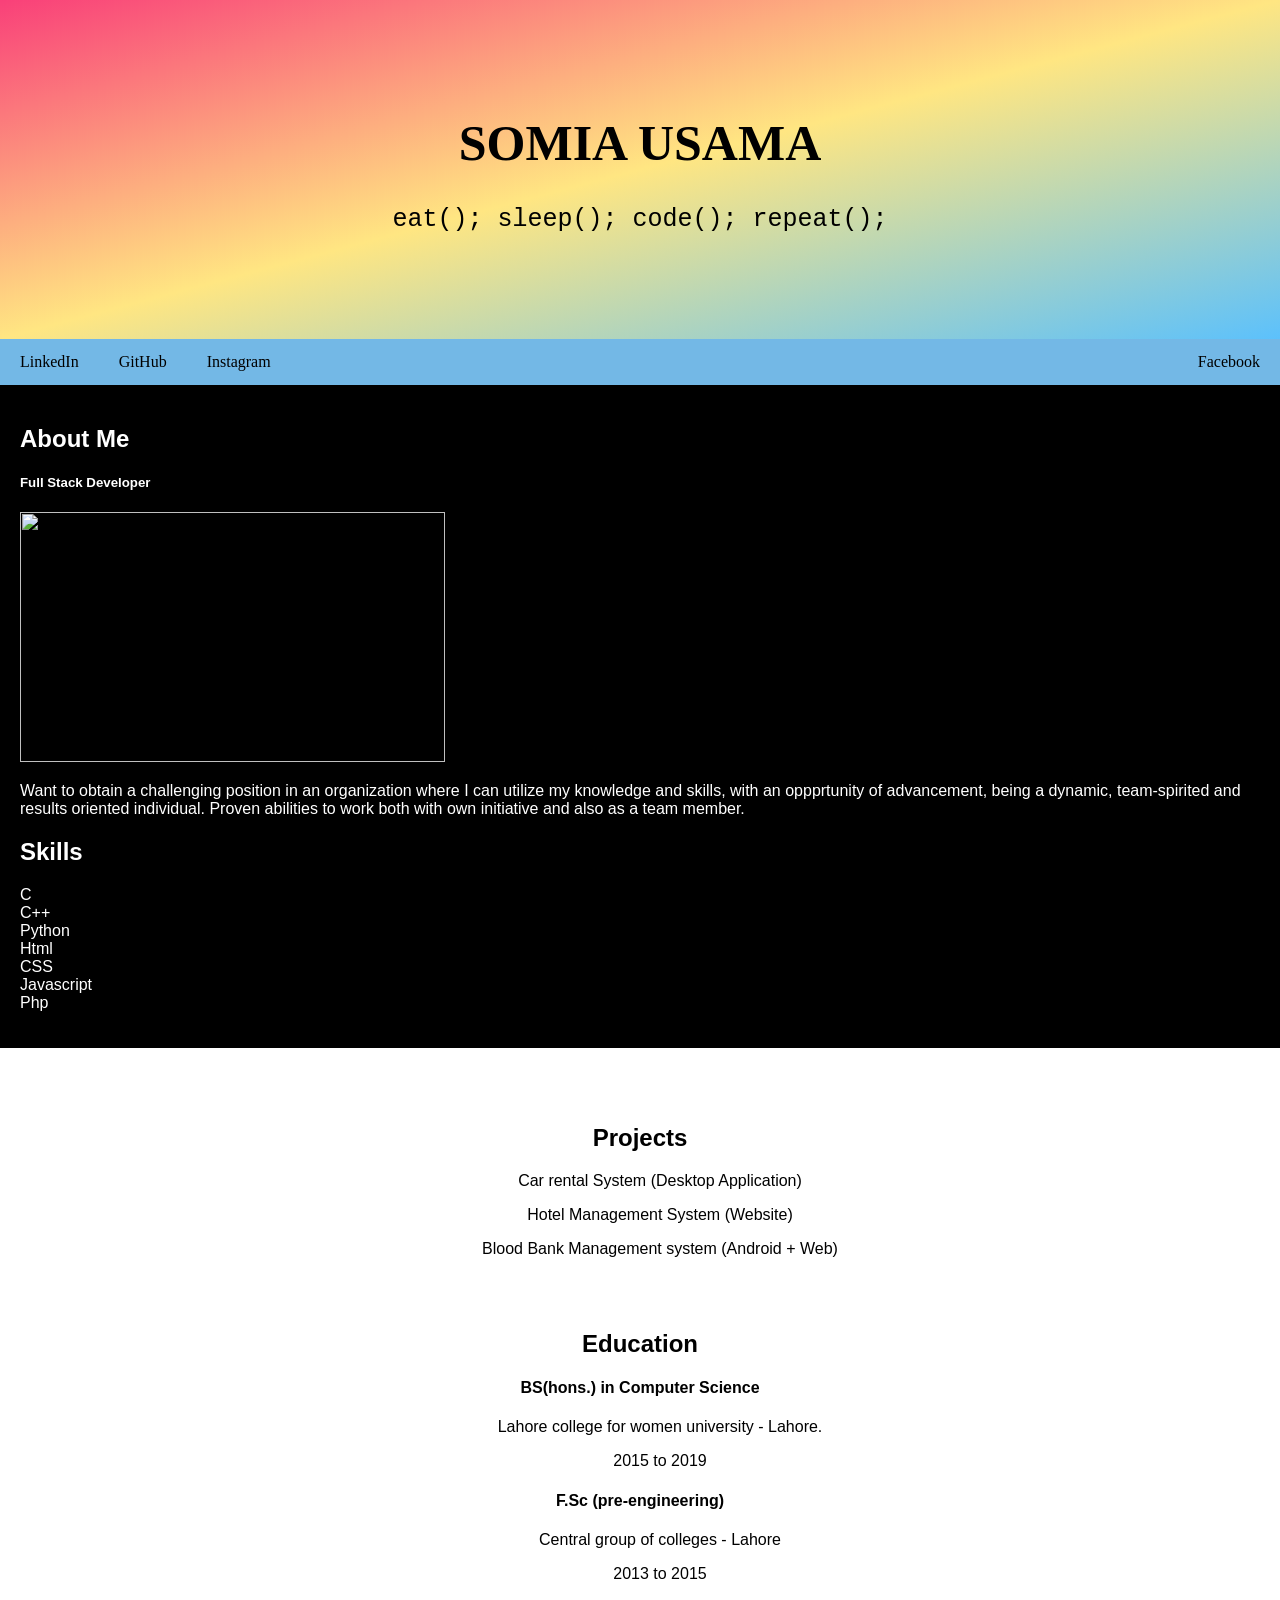
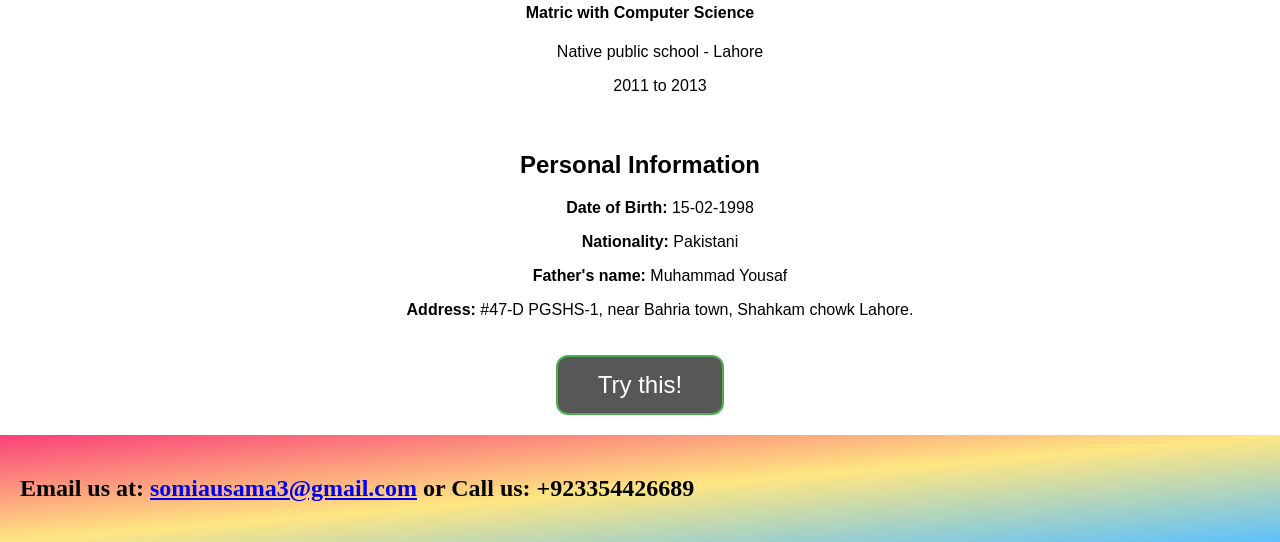
==== index.html @ 2b4f1f82 "first version" ====
<!DOCTYPE html>
<html lang="en">
<head>
<title>Somia Usama</title>
<meta charset="UTF-8">
<meta name="viewport" content="width=device-width, initial-scale=1">
<style>
* {
  box-sizing: border-box;
}

/* Style the body */
body {
  font-family: Arial, Helvetica, sans-serif;
  margin: 0;
}

/* Header/logo Title */

.header {
  padding: 80px;
  text-align: center;
  background: #575757;
  color: black;
}
#gradient {
    background-color: #575757;
    background-image: linear-gradient(to bottom right,#f94079,#ffe682,rgb(92, 193, 252));
}

/* Increase the font size of the heading */
.header h1 {
  font-size: 50px;
  font-family: cursive;
}
.header p {
    font-size: 25px;
    font-family: monospace;
}


/* Style the top navigation bar */
.navbar {
  overflow: hidden;
  background-color: #73b8e6;
}

/* Style the navigation bar links */
.navbar a {
  float: left;
  display: block;
  color: black;
  text-align: center;
  padding: 14px 20px;
  text-decoration: none;
  font-family: cursive;
}

/* Right-aligned link */
.navbar a.right {
  float: right;
}

/* Change color on hover */
.navbar a:hover {
  background-color: #ddd;
  color: rgb(189, 99, 241);
}

.skills {
    font-size: medium;
    font-family: Helvetica;
}
/* Column container */
.row {  
  display: -ms-flexbox; /* IE10 */
  display: flex;
  -ms-flex-wrap: wrap; /* IE10 */
  flex-wrap: wrap;
}

/* Create two unequal columns that sits next to each other */
/* Sidebar/left column */
.side {
  -ms-flex: 30%; /* IE10 */
  flex: 30%;
  
  padding: 20px;
  background-color: black;
  color: white;
}

/* Main column */
.main {   
  -ms-flex: 70%; /* IE10 */
  flex: 70%;
  background-color: white;
  padding: 20px;
  text-align: center;
}

/* Fake image, just for this example */
.fakeimg {
  background-color: #aaa;
  width: 100%;
  padding: 20px;
}

/* Footer */
.footer {
  padding: 20px;
  text-align:left;
  background: #575757;
  background-image: linear-gradient(to bottom right,#f94079,#ffe682,rgb(92, 193, 252));
  font-family: fantasy;
  
  
}
#right {
    float : right
}
.button1{
  font-size: 24px;
  padding: 14px 40px;
  border-radius: 12px;
  background-color: #575757; color: White;
  border: 2px solid #4CAF50;
  transition-duration: 0.4s;
}

.button1:hover{
  background-color: #eb0b0b; /* Green */
  color: white;
}
/* Responsive layout - when the screen is less than 700px wide, make the two columns stack on top of each other instead of next to each other */
@media screen and (max-width: 700px) {
  .row {   
    flex-direction: column;
  }
}

/* Responsive layout - when the screen is less than 400px wide, make the navigation links stack on top of each other instead of next to each other */
@media screen and (max-width: 400px) {
  .navbar a {
    float: none;
    width: 100%;
  }
}
</style>
</head>
<body>


    

<div class="header" id="gradient">

  <h1>SOMIA USAMA</h1>
  <p><strong></strong>eat(); sleep(); code(); repeat();</strong></p>
</div>

<div class="navbar">
  <a href="https://www.linkedin.com/in/somia-yousaf-80502319a/">LinkedIn</a>
  <a href="https://github.com/SomiaUsama">GitHub</a>
  <a href="https://www.instagram.com/somiaausama?igshid=ZGUzMzM3NWJiOQ==">Instagram</a>
  <a href="https://www.facebook.com/Somiaayousaf" class="right">Facebook</a>
</div>

<div class="row">
  <div class="side">
    <h2>About Me</h2>
    <h5>Full Stack Developer</h5>
    <div style="height:200px;"><img src="newimg.JPG" height="250px" width="425px">
    </div>
    <br>
    <br>
    <br>
    <p>Want to obtain a challenging position in an organization where I can utilize my knowledge and skills, with an oppprtunity of advancement, being a dynamic, team-spirited and results oriented individual. Proven abilities to work both with own initiative and also as a team member.</p>
    <h2>Skills</h2>
    <p class="skills">C<br>
        C++ <br>
        Python <br> 
        Html <br>
        CSS <br>
        Javascript <br>
        Php <br>
     </p>
   
  </div>
  <div class="main">
    <br>
    <br>
    <h2>Projects</h2>
    <ul>
    <p>Car rental System (Desktop Application)</p>
    <p>Hotel Management System (Website)</p>
    <p>Blood Bank Management system (Android + Web)</p>
    </ul>
    <br>
    <br>
    <h2>Education</h2>
    <h4>BS(hons.) in Computer Science</h4>
    <ul>
        <p>Lahore college for women university - Lahore.</p>
        <p>2015 to 2019</p>
    </ul>
    <h4>F.Sc (pre-engineering)</h4>
    <ul>
        <p>Central group of colleges - Lahore</p>
        <p>2013 to 2015</p>
    </ul>
    <h4>Matric with Computer Science</h4>
    <ul>
        <p>Native public school - Lahore</p>
        <p>2011 to 2013</p>
    </ul>
    <div class="main">
      <h2>Personal Information</h2>
      <ul>
        <p><strong>Date of Birth: </strong>15-02-1998</p>
        <p><strong>Nationality: </strong>Pakistani</p>
        <p><strong>Father's name: </strong>Muhammad Yousaf</p>
        <p><strong>Address: </strong>#47-D PGSHS-1, near Bahria town, Shahkam chowk Lahore.</p>
    </div>
    <button id="btn" type="button" class="button1" onclick="myFuntion()">Try this!</button>
  </div>
  
</div>

<div class="footer">
  <h2>Email us at:   <a href="gmail.com">somiausama3@gmail.com</a>   or Call us: +923354426689</h2>
  
</div>
<script>
  function myFuntion(){
  const btn = document.getElementById('btn');

btn.addEventListener('click', function onClick(event) {
  document.body.style.color = 'red';
  

  //  Change text color for clicked element only
  // event.target.style.color = 'salmon';
});
  }
</script>

</body>
</html>
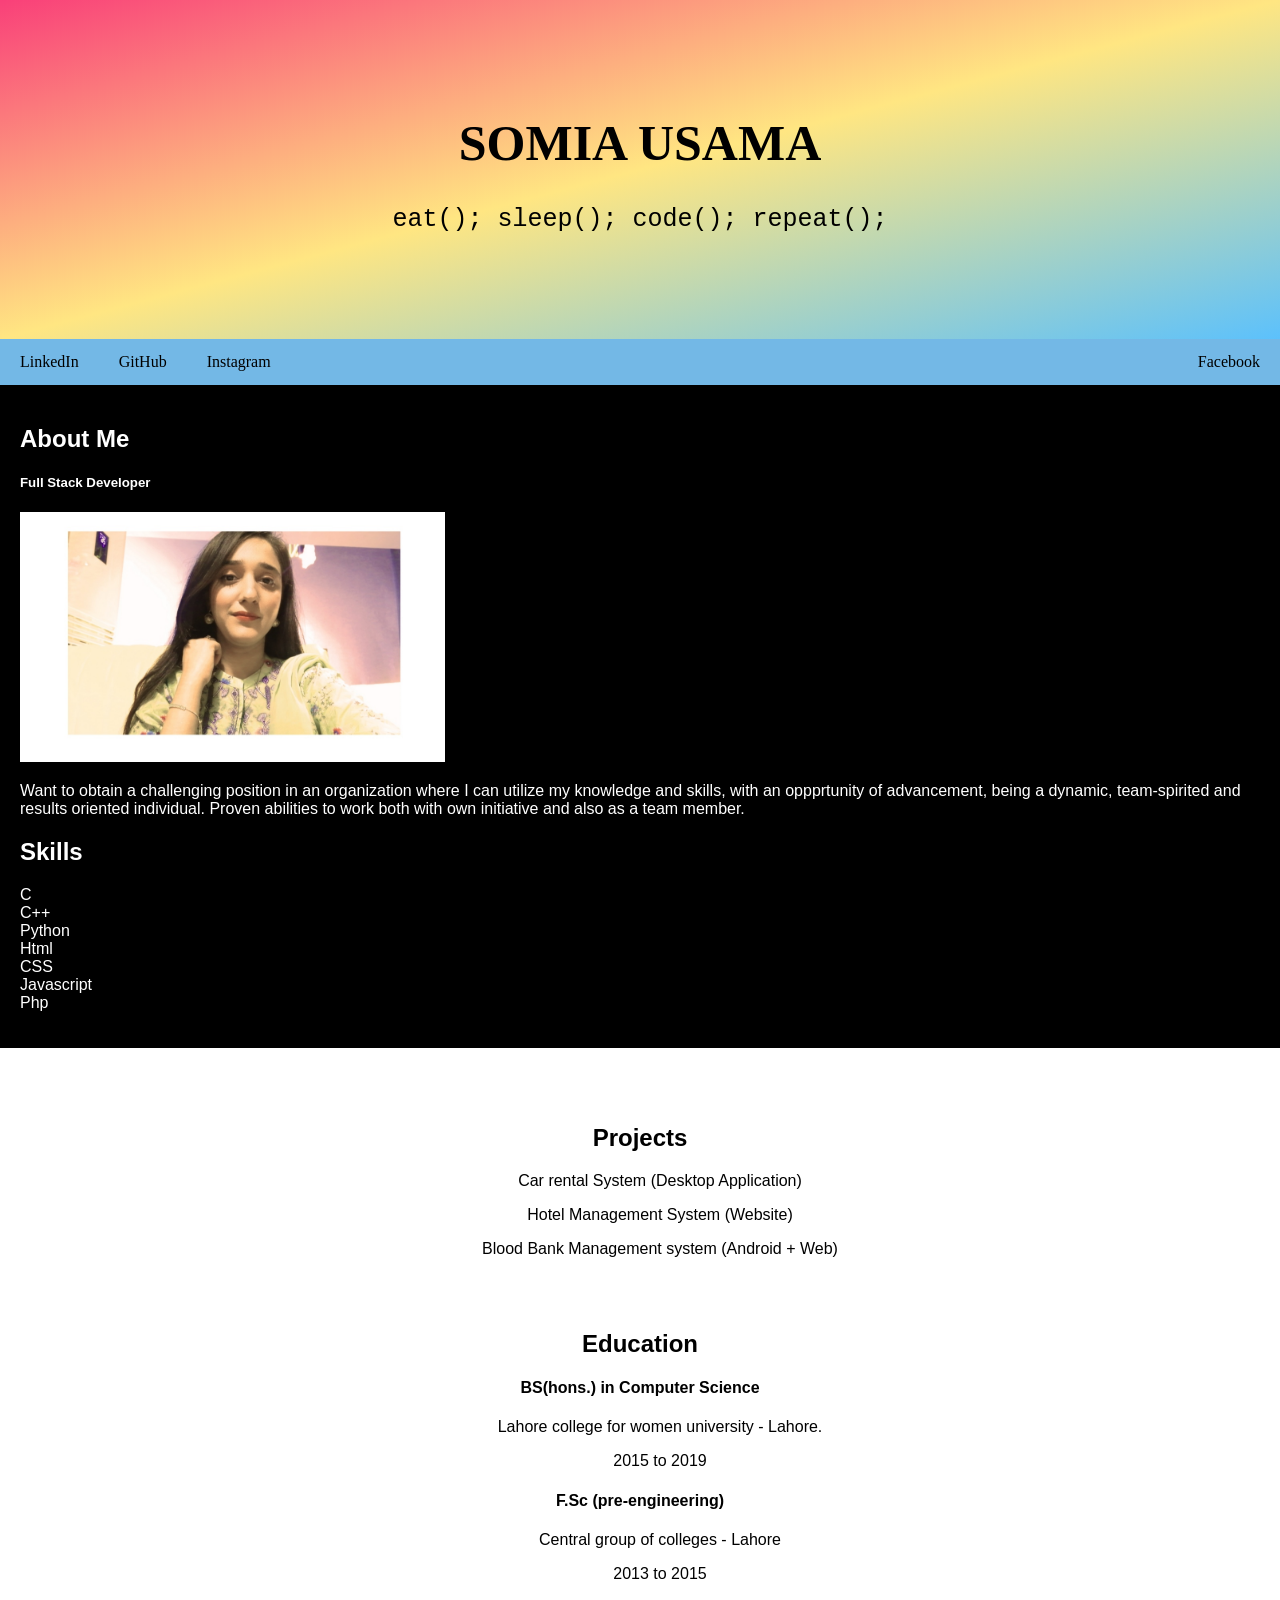
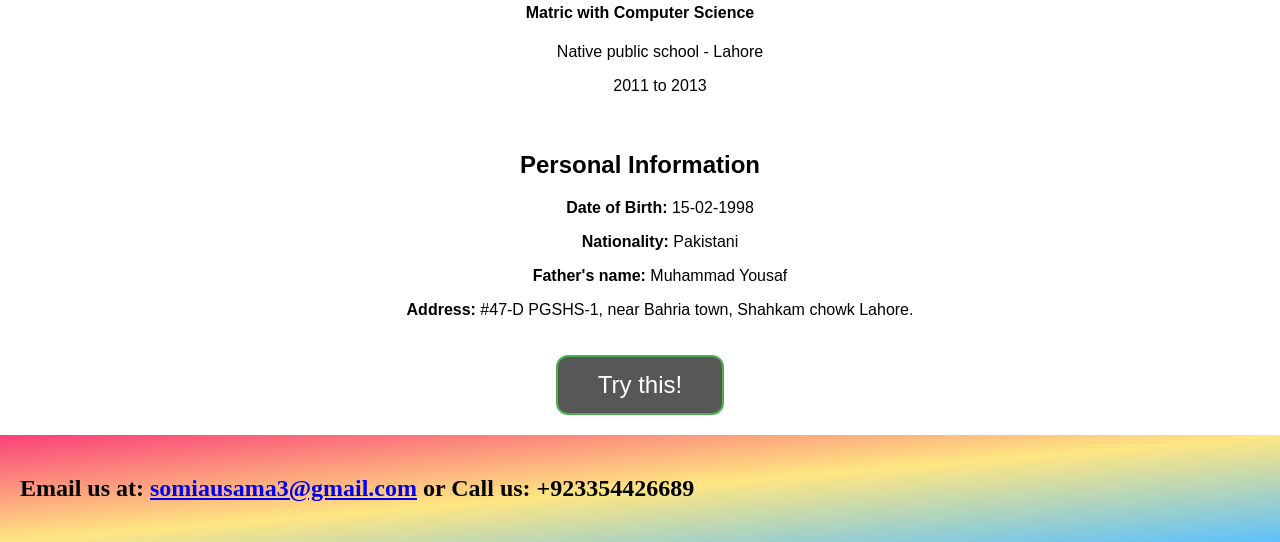
==== commit 8983dc81: "profile version" ====
--- a/index.html
+++ b/index.html
@@ -170,7 +170,7 @@
   <div class="side">
     <h2>About Me</h2>
     <h5>Full Stack Developer</h5>
-    <div style="height:200px;"><img src="newimg.JPG" height="250px" width="425px">
+    <div style="height:200px;"><img src="newimg.jpg" height="250px" width="425px">
     </div>
     <br>
     <br>
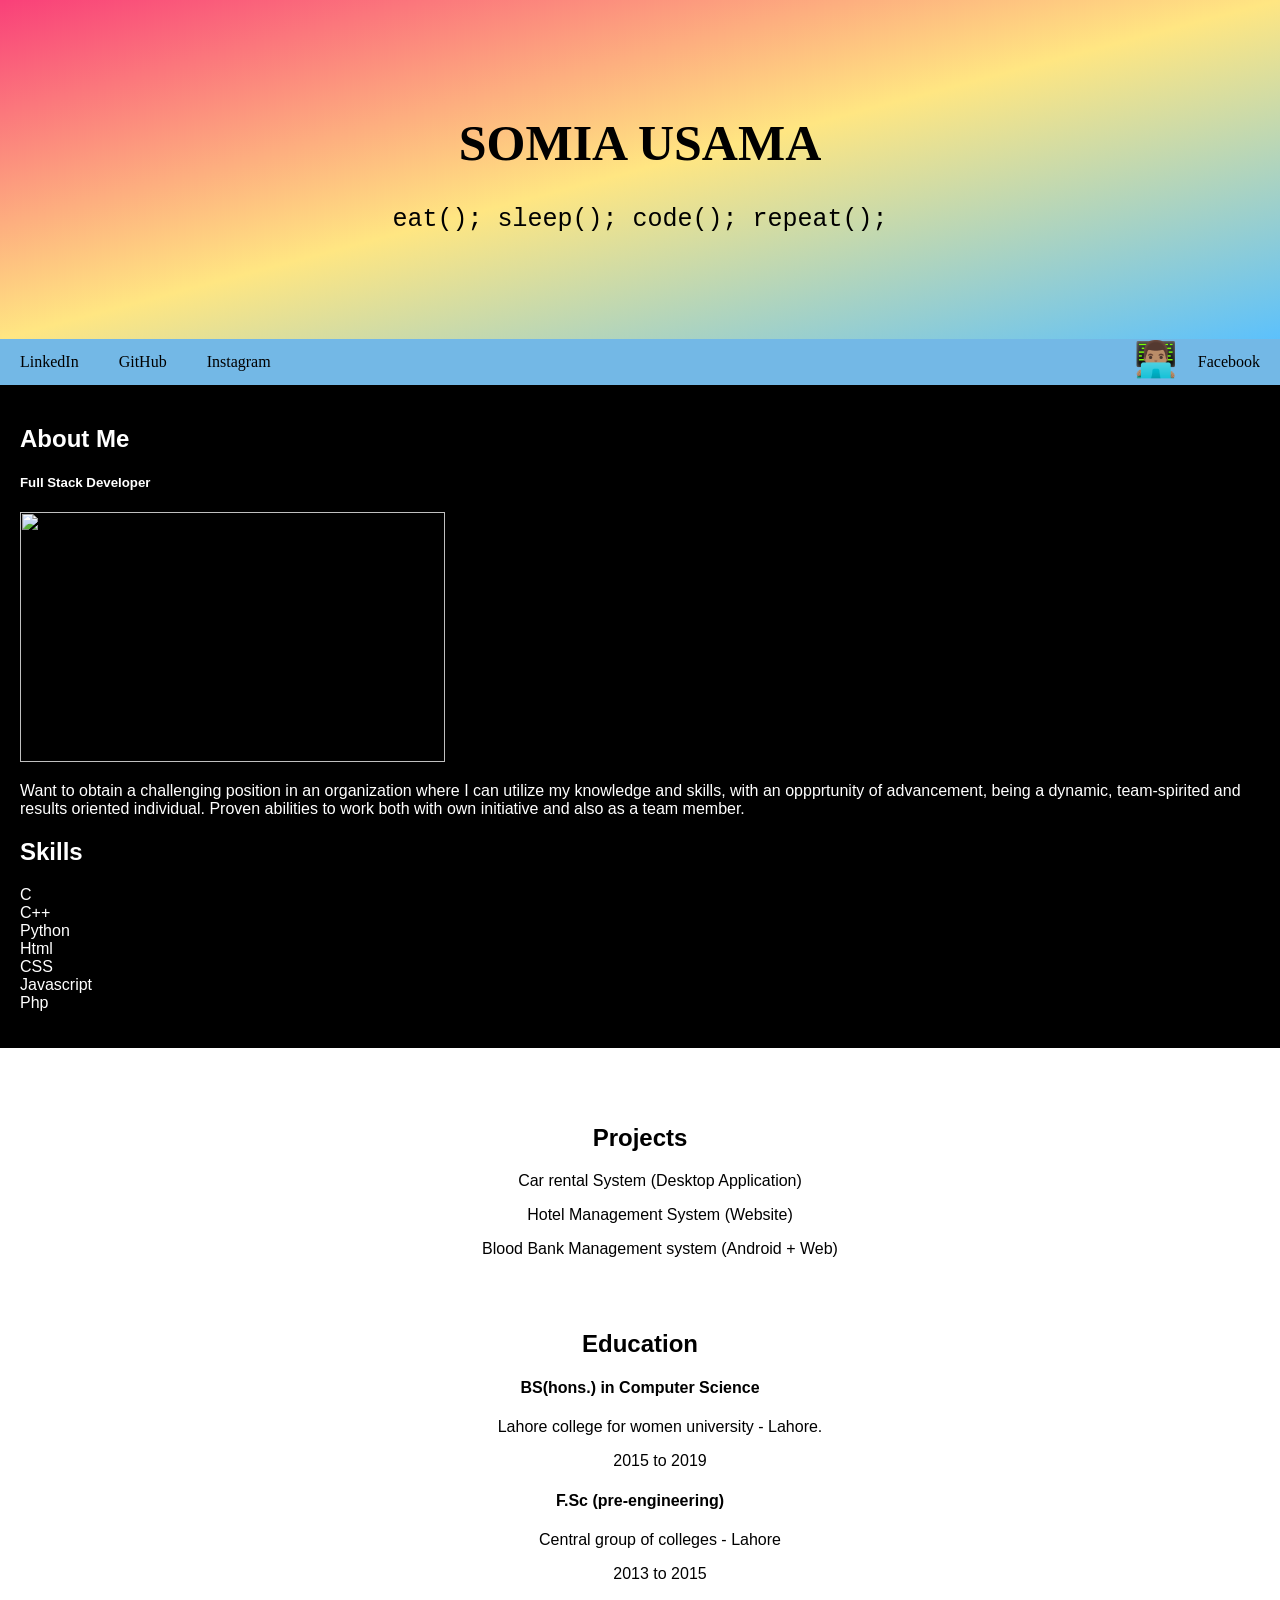
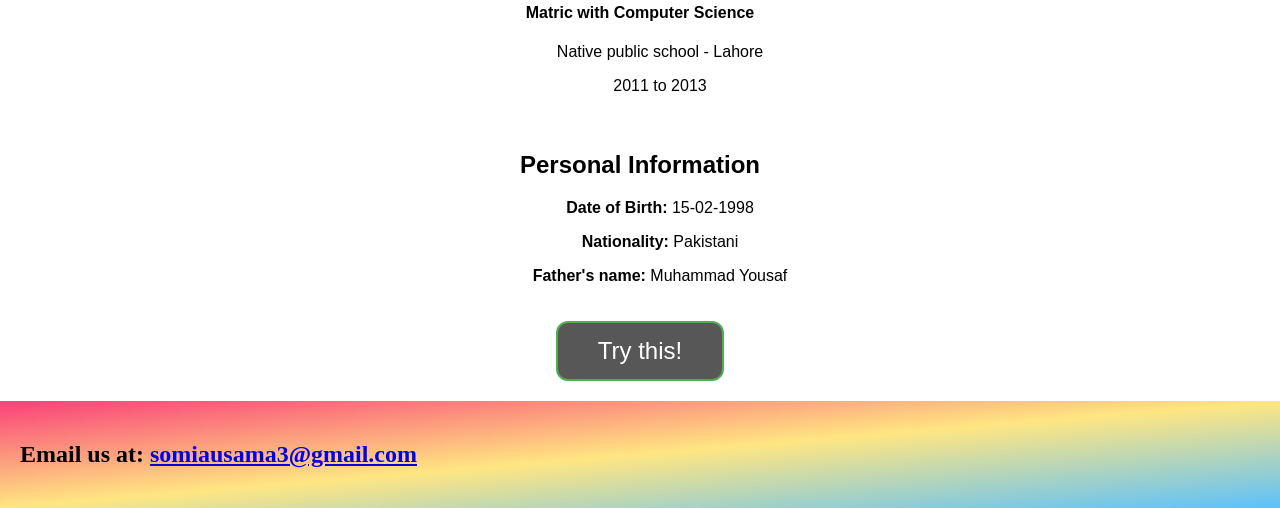
==== commit 42b3ad3b: "third version" ====
--- a/index.html
+++ b/index.html
@@ -132,6 +132,13 @@
   background-color: #eb0b0b; /* Green */
   color: white;
 }
+.confetti{
+  max-width: 640px;
+  display: block;
+  margin: 0 auto;
+  border: 1px solid #ddd;
+  user-select: none;
+}
 /* Responsive layout - when the screen is less than 700px wide, make the two columns stack on top of each other instead of next to each other */
 @media screen and (max-width: 700px) {
   .row {   
@@ -164,13 +171,14 @@
   <a href="https://github.com/SomiaUsama">GitHub</a>
   <a href="https://www.instagram.com/somiaausama?igshid=ZGUzMzM3NWJiOQ==">Instagram</a>
   <a href="https://www.facebook.com/Somiaayousaf" class="right">Facebook</a>
+  <span id="confetti" style="float:right; font-size: 35px; cursor: pointer;">👨🏽‍💻</span>
 </div>
 
 <div class="row">
   <div class="side">
     <h2>About Me</h2>
     <h5>Full Stack Developer</h5>
-    <div style="height:200px;"><img src="newimg.jpg" height="250px" width="425px">
+    <div style="height:200px;"><img src="newimg.JPG" height="250px" width="425px">
     </div>
     <br>
     <br>
@@ -220,7 +228,7 @@
         <p><strong>Date of Birth: </strong>15-02-1998</p>
         <p><strong>Nationality: </strong>Pakistani</p>
         <p><strong>Father's name: </strong>Muhammad Yousaf</p>
-        <p><strong>Address: </strong>#47-D PGSHS-1, near Bahria town, Shahkam chowk Lahore.</p>
+
     </div>
     <button id="btn" type="button" class="button1" onclick="myFuntion()">Try this!</button>
   </div>
@@ -228,9 +236,10 @@
 </div>
 
 <div class="footer">
-  <h2>Email us at:   <a href="gmail.com">somiausama3@gmail.com</a>   or Call us: +923354426689</h2>
-  
-</div>
+  <h2>Email us at:   <a href="gmail.com">somiausama3@gmail.com</a></h2>
+  
+</div>
+<script src="confetti.min.js"></script>
 <script>
   function myFuntion(){
   const btn = document.getElementById('btn');
@@ -243,7 +252,13 @@
   // event.target.style.color = 'salmon';
 });
   }
+      let confetti = new Confetti("confetti");
+      confetti.setCount(300);
+      confetti.setPower(35);
+      confetti.setSize(1);
+      confetti.destroyTarget(false);
 </script>
 
 </body>
 </html>
+
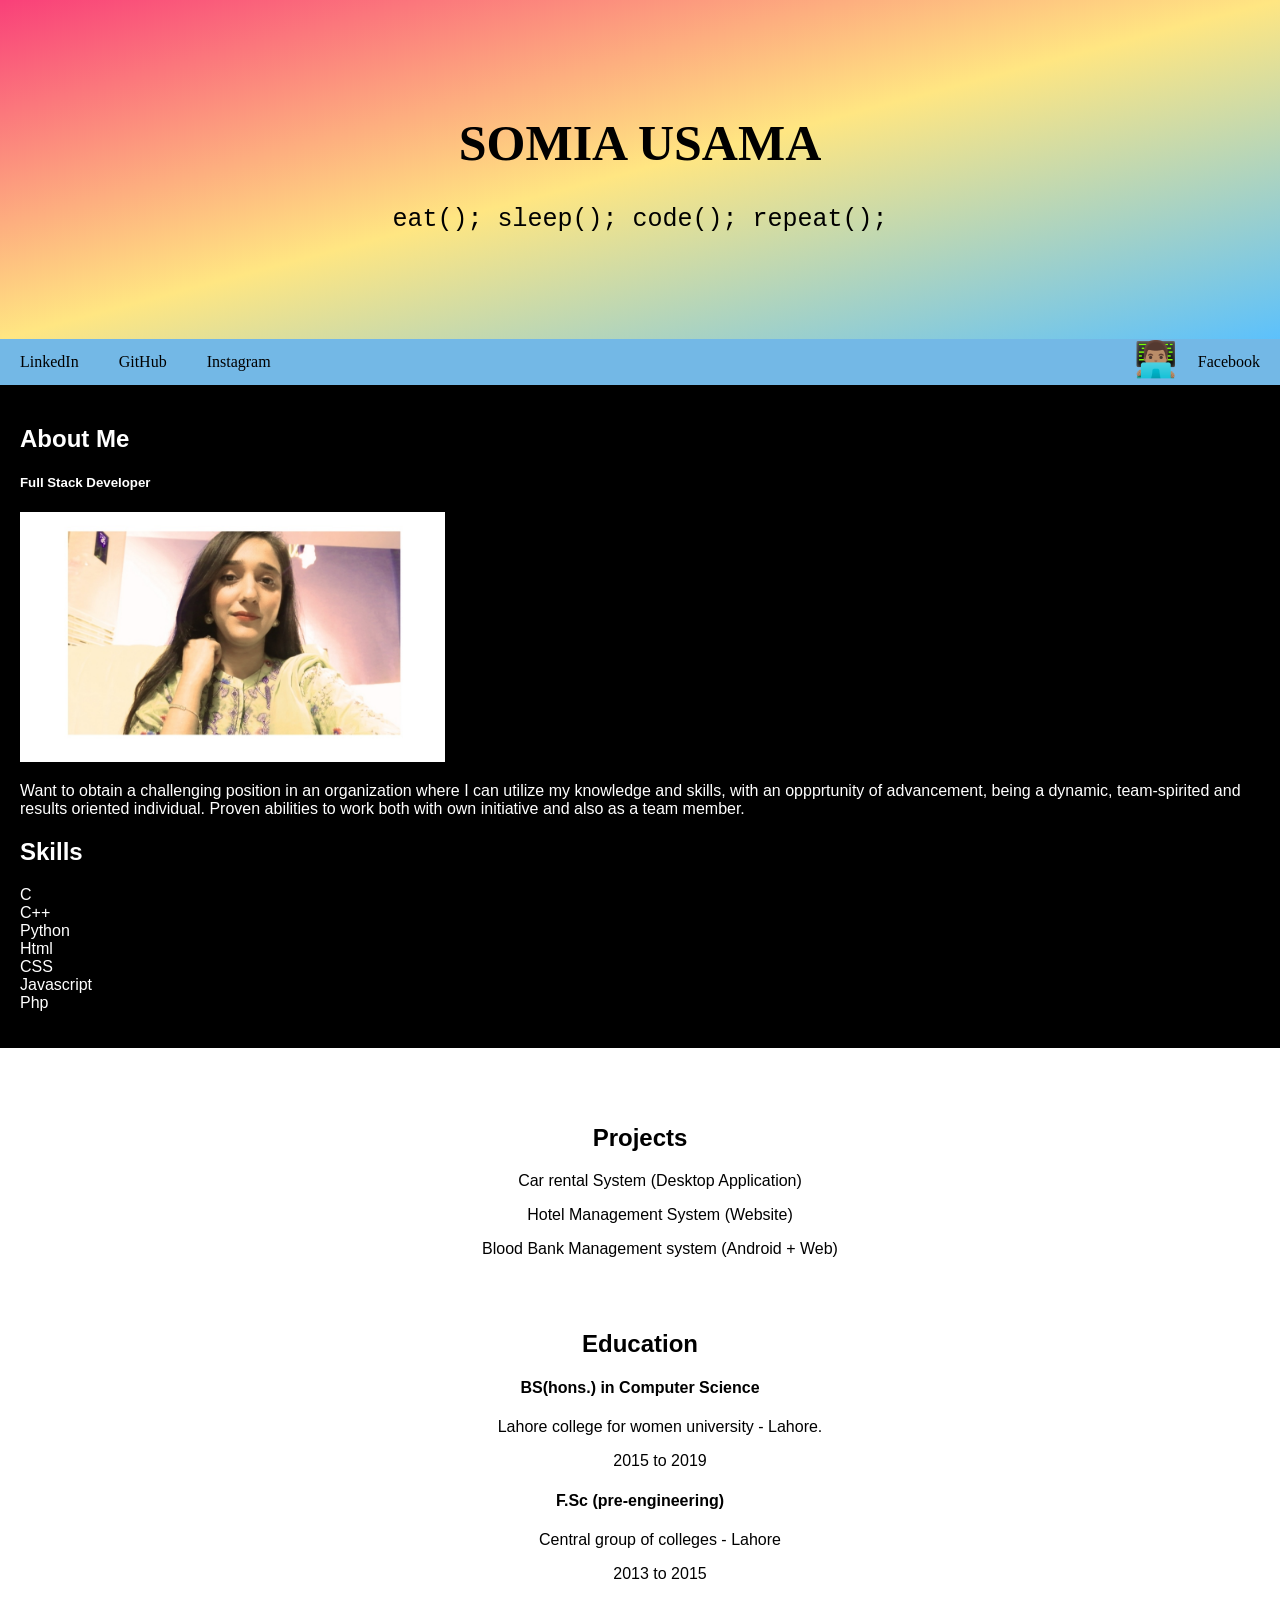
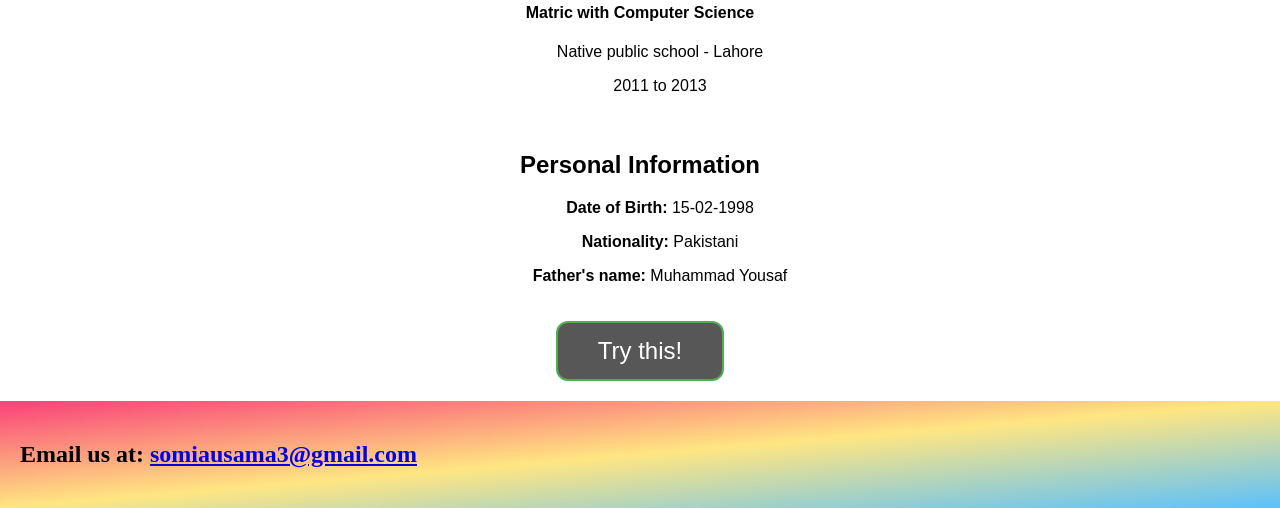
==== commit 96a06745: "4th version" ====
--- a/index.html
+++ b/index.html
@@ -178,7 +178,7 @@
   <div class="side">
     <h2>About Me</h2>
     <h5>Full Stack Developer</h5>
-    <div style="height:200px;"><img src="newimg.JPG" height="250px" width="425px">
+    <div style="height:200px;"><img src="newimg.jpg" height="250px" width="425px">
     </div>
     <br>
     <br>
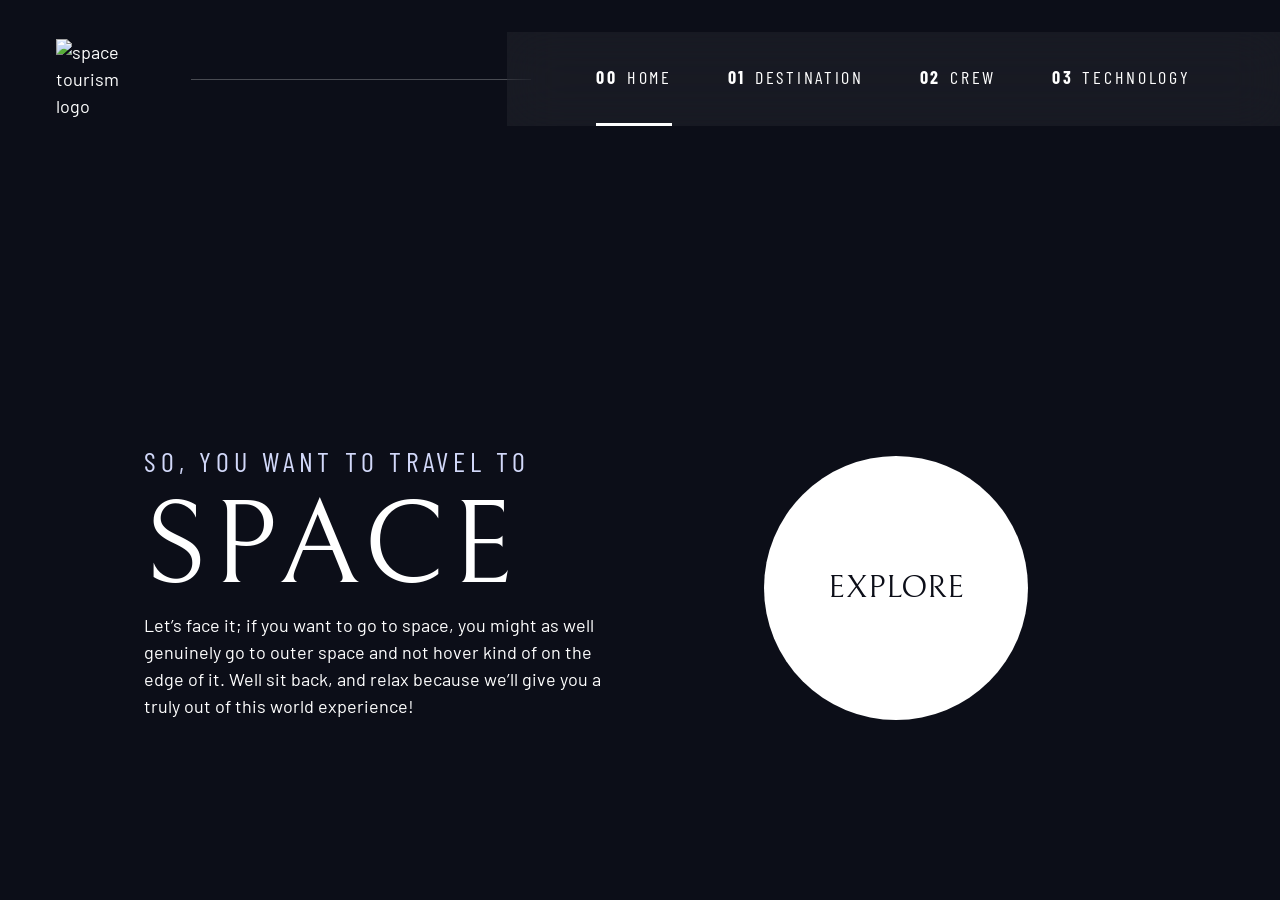
==== commit 3815c66b: "Add files via upload" ====
--- a/index.html
+++ b/index.html
@@ -1,264 +1,52 @@
 <!DOCTYPE html>
 <html lang="en">
 <head>
-<title>Somia Usama</title>
-<meta charset="UTF-8">
-<meta name="viewport" content="width=device-width, initial-scale=1">
-<style>
-* {
-  box-sizing: border-box;
-}
+  <meta charset="UTF-8">
+  <meta name="viewport" content="width=device-width, initial-scale=1.0">
 
-/* Style the body */
-body {
-  font-family: Arial, Helvetica, sans-serif;
-  margin: 0;
-}
-
-/* Header/logo Title */
-
-.header {
-  padding: 80px;
-  text-align: center;
-  background: #575757;
-  color: black;
-}
-#gradient {
-    background-color: #575757;
-    background-image: linear-gradient(to bottom right,#f94079,#ffe682,rgb(92, 193, 252));
-}
-
-/* Increase the font size of the heading */
-.header h1 {
-  font-size: 50px;
-  font-family: cursive;
-}
-.header p {
-    font-size: 25px;
-    font-family: monospace;
-}
+  <link rel="icon" type="image/png" sizes="32x32" href="./assets/favicon-32x32.png">
+  <!-- Google fonts -->
+  <link rel="preconnect" href="https://fonts.googleapis.com">
+  <link rel="preconnect" href="https://fonts.gstatic.com" crossorigin>
+  <link href="https://fonts.googleapis.com/css2?family=Barlow+Condensed:wght@400;700&family=Bellefair&family=Barlow:wght@400;700&display=swap"
+      rel="stylesheet">
+      
+  <!-- Our custom CSS -->
+  <link rel="stylesheet" href="index.css">
+  <title>Frontend Mentor | Space tourism website</title>
+  <script src="navigation.js" defer></script>
+</head>
+<body class="home">
+  <a class="skip-to-content" href="#main">Skip to content</a>
+  <header class="primary-header flex">
+    <div>
+      <img src="./assets/shared/logo.svg" alt="space tourism logo" class="logo">
+    </div>
+    <button class="mobile-nav-toggle" aria-controls="primary-navigation"><span class="sr-only" aria-expanded="false">Menu</span></button>
+    <nav>
+        <ul id="primary-navigation" data-visible="false" class="primary-navigation underline-indicators flex">
+            <li class="active"><a class="ff-sans-cond uppercase text-white letter-spacing-2" href="index.html"><span aria-hidden="true">00</span>Home</a>
+            <li><a class="ff-sans-cond uppercase text-white letter-spacing-2" href="destination.html"><span aria-hidden="true">01</span>Destination</a>
+            <li><a class="ff-sans-cond uppercase text-white letter-spacing-2" href="crew.html"><span aria-hidden="true">02</span>Crew</a>
+            <li><a class="ff-sans-cond uppercase text-white letter-spacing-2" href="technology.html"><span aria-hidden="true">03</span>Technology</a>
+        </ul>
+    </nav>
+  </header>
+  
+  <main id="main" class="grid-container grid-container--home">
+    <div>
+      <h1 class="text-accent fs-500 ff-sans-cond uppercase letter-spacing-1">So, you want to travel to
+      <span class="d-block fs-900 ff-serif text-white">Space</span></h1>
+      
+      <p>Let’s face it; if you want to go to space, you might as well genuinely go to 
+      outer space and not hover kind of on the edge of it. Well sit back, and relax 
+      because we’ll give you a truly out of this world experience! </p>
+    </div>
+    <div>
+      <a href="destination.html" class="large-button uppercase ff-serif text-dark bg-white">Explore</a>
+    </div>
+  </main>
 
 
-/* Style the top navigation bar */
-.navbar {
-  overflow: hidden;
-  background-color: #73b8e6;
-}
-
-/* Style the navigation bar links */
-.navbar a {
-  float: left;
-  display: block;
-  color: black;
-  text-align: center;
-  padding: 14px 20px;
-  text-decoration: none;
-  font-family: cursive;
-}
-
-/* Right-aligned link */
-.navbar a.right {
-  float: right;
-}
-
-/* Change color on hover */
-.navbar a:hover {
-  background-color: #ddd;
-  color: rgb(189, 99, 241);
-}
-
-.skills {
-    font-size: medium;
-    font-family: Helvetica;
-}
-/* Column container */
-.row {  
-  display: -ms-flexbox; /* IE10 */
-  display: flex;
-  -ms-flex-wrap: wrap; /* IE10 */
-  flex-wrap: wrap;
-}
-
-/* Create two unequal columns that sits next to each other */
-/* Sidebar/left column */
-.side {
-  -ms-flex: 30%; /* IE10 */
-  flex: 30%;
-  
-  padding: 20px;
-  background-color: black;
-  color: white;
-}
-
-/* Main column */
-.main {   
-  -ms-flex: 70%; /* IE10 */
-  flex: 70%;
-  background-color: white;
-  padding: 20px;
-  text-align: center;
-}
-
-/* Fake image, just for this example */
-.fakeimg {
-  background-color: #aaa;
-  width: 100%;
-  padding: 20px;
-}
-
-/* Footer */
-.footer {
-  padding: 20px;
-  text-align:left;
-  background: #575757;
-  background-image: linear-gradient(to bottom right,#f94079,#ffe682,rgb(92, 193, 252));
-  font-family: fantasy;
-  
-  
-}
-#right {
-    float : right
-}
-.button1{
-  font-size: 24px;
-  padding: 14px 40px;
-  border-radius: 12px;
-  background-color: #575757; color: White;
-  border: 2px solid #4CAF50;
-  transition-duration: 0.4s;
-}
-
-.button1:hover{
-  background-color: #eb0b0b; /* Green */
-  color: white;
-}
-.confetti{
-  max-width: 640px;
-  display: block;
-  margin: 0 auto;
-  border: 1px solid #ddd;
-  user-select: none;
-}
-/* Responsive layout - when the screen is less than 700px wide, make the two columns stack on top of each other instead of next to each other */
-@media screen and (max-width: 700px) {
-  .row {   
-    flex-direction: column;
-  }
-}
-
-/* Responsive layout - when the screen is less than 400px wide, make the navigation links stack on top of each other instead of next to each other */
-@media screen and (max-width: 400px) {
-  .navbar a {
-    float: none;
-    width: 100%;
-  }
-}
-</style>
-</head>
-<body>
-
-
-    
-
-<div class="header" id="gradient">
-
-  <h1>SOMIA USAMA</h1>
-  <p><strong></strong>eat(); sleep(); code(); repeat();</strong></p>
-</div>
-
-<div class="navbar">
-  <a href="https://www.linkedin.com/in/somia-yousaf-80502319a/">LinkedIn</a>
-  <a href="https://github.com/SomiaUsama">GitHub</a>
-  <a href="https://www.instagram.com/somiaausama?igshid=ZGUzMzM3NWJiOQ==">Instagram</a>
-  <a href="https://www.facebook.com/Somiaayousaf" class="right">Facebook</a>
-  <span id="confetti" style="float:right; font-size: 35px; cursor: pointer;">👨🏽‍💻</span>
-</div>
-
-<div class="row">
-  <div class="side">
-    <h2>About Me</h2>
-    <h5>Full Stack Developer</h5>
-    <div style="height:200px;"><img src="newimg.jpg" height="250px" width="425px">
-    </div>
-    <br>
-    <br>
-    <br>
-    <p>Want to obtain a challenging position in an organization where I can utilize my knowledge and skills, with an oppprtunity of advancement, being a dynamic, team-spirited and results oriented individual. Proven abilities to work both with own initiative and also as a team member.</p>
-    <h2>Skills</h2>
-    <p class="skills">C<br>
-        C++ <br>
-        Python <br> 
-        Html <br>
-        CSS <br>
-        Javascript <br>
-        Php <br>
-     </p>
-   
-  </div>
-  <div class="main">
-    <br>
-    <br>
-    <h2>Projects</h2>
-    <ul>
-    <p>Car rental System (Desktop Application)</p>
-    <p>Hotel Management System (Website)</p>
-    <p>Blood Bank Management system (Android + Web)</p>
-    </ul>
-    <br>
-    <br>
-    <h2>Education</h2>
-    <h4>BS(hons.) in Computer Science</h4>
-    <ul>
-        <p>Lahore college for women university - Lahore.</p>
-        <p>2015 to 2019</p>
-    </ul>
-    <h4>F.Sc (pre-engineering)</h4>
-    <ul>
-        <p>Central group of colleges - Lahore</p>
-        <p>2013 to 2015</p>
-    </ul>
-    <h4>Matric with Computer Science</h4>
-    <ul>
-        <p>Native public school - Lahore</p>
-        <p>2011 to 2013</p>
-    </ul>
-    <div class="main">
-      <h2>Personal Information</h2>
-      <ul>
-        <p><strong>Date of Birth: </strong>15-02-1998</p>
-        <p><strong>Nationality: </strong>Pakistani</p>
-        <p><strong>Father's name: </strong>Muhammad Yousaf</p>
-
-    </div>
-    <button id="btn" type="button" class="button1" onclick="myFuntion()">Try this!</button>
-  </div>
-  
-</div>
-
-<div class="footer">
-  <h2>Email us at:   <a href="gmail.com">somiausama3@gmail.com</a></h2>
-  
-</div>
-<script src="confetti.min.js"></script>
-<script>
-  function myFuntion(){
-  const btn = document.getElementById('btn');
-
-btn.addEventListener('click', function onClick(event) {
-  document.body.style.color = 'red';
-  
-
-  //  Change text color for clicked element only
-  // event.target.style.color = 'salmon';
-});
-  }
-      let confetti = new Confetti("confetti");
-      confetti.setCount(300);
-      confetti.setPower(35);
-      confetti.setSize(1);
-      confetti.destroyTarget(false);
-</script>
-
 </body>
-</html>
-
+</html>
--- a/index.css
+++ b/index.css
@@ -0,0 +1,807 @@
+:root {
+    /* colors */
+    --clr-dark: 230 35% 7%;
+    --clr-light: 231 77% 90%;
+    --clr-white: 0 0% 100%;
+    
+    /* font-sizes */
+    --fs-900: clamp(5rem, 8vw + 1rem, 9.375rem);
+    --fs-800: 3.5rem;
+    --fs-700: 1.5rem;
+    --fs-600: 1rem;
+    --fs-500: 1rem;
+    --fs-400: 0.9375rem;
+    --fs-300: 1rem;
+    --fs-200: 0.875rem;
+    
+    /* font-families */
+    --ff-serif: "Bellefair", serif;
+    --ff-sans-cond: "Barlow Condensed", sans-serif;
+    --ff-sans-normal: "Barlow", sans-serif;
+}
+
+@media (min-width: 35em) {
+    :root {
+        --fs-800: 5rem;
+        --fs-700: 2.5rem;
+        --fs-600: 1.5rem;
+        --fs-500: 1.25rem;
+        --fs-400: 1rem;
+    }
+}
+
+@media (min-width: 45em) {
+    :root {
+        /* font-sizes */
+        --fs-800: 6.25rem;
+        --fs-700: 3.5rem;
+        --fs-600: 2rem;
+        --fs-500: 1.75rem;
+        --fs-400: 1.125rem;
+    }
+}
+
+
+
+/* Reset */
+
+
+/* Box sizing */
+*,
+*::before,
+*::after {
+    box-sizing: border-box;
+}
+
+/* Reset margins */
+body,
+h1,
+h2,
+h3,
+h4,
+h5,
+p,
+figure,
+picture {
+    margin: 0; 
+}
+
+h1,
+h2,
+h3,
+h4,
+h5,
+h6,
+p {
+    font-weight: 400;
+}
+
+/* set up the body */
+body {
+    font-family: var(--ff-sans-normal);
+    font-size: var(--fs-400);
+    color: hsl( var(--clr-white) );
+    background-color: hsl( var(--clr-dark) );
+    line-height: 1.5;
+    min-height: 100vh;
+    
+    display: grid;
+    grid-template-rows: min-content 1fr;
+    
+    overflow-x: hidden;
+}
+
+/* make images easier to work with */
+img,
+picutre {
+    max-width: 100%;
+    display: block;
+}
+
+/* make form elements easier to work with */
+input,
+button,
+textarea,
+select {
+    font: inherit;
+}
+
+/* remove animations for people who've turned them off */
+@media (prefers-reduced-motion: reduce) {  
+  *,
+  *::before,
+  *::after {
+    animation-duration: 0.01ms !important;
+    animation-iteration-count: 1 !important;
+    transition-duration: 0.01ms !important;
+    scroll-behavior: auto !important;
+  }
+}
+
+/* Utility classes */
+
+/* general */
+
+.flex {
+    display: flex;
+    gap: var(--gap, 1rem);
+}
+
+.grid {
+    display: grid;
+    gap: var(--gap, 1rem);
+}
+
+.d-block {
+    display: block;
+}
+
+.flow > *:where(:not(:first-child)) {
+    margin-top: var(--flow-space, 1rem);
+}
+
+.flow--space-small {
+    --flow-space: .75rem;
+}
+
+.container {
+    padding-inline: 2em;
+    margin-inline: auto;
+    max-width: 80rem;
+}
+
+.sr-only {
+  position: absolute; 
+  width: 1px;
+  height: 1px;
+  padding: 0;
+  margin: -1px; 
+  overflow: hidden;
+  clip: rect(0, 0, 0, 0);
+  white-space: nowrap; 
+  border: 0;
+}
+
+.skip-to-content {
+    position: absolute;
+    z-index: 9999;
+    background: hsl( var(--clr-white) );
+    color: hsl( var(--clr-dark) ); 
+    padding: .5em 1em;
+    margin-inline: auto;
+    transform: translateY(-100%);
+    transition: transform 250ms ease-in;
+}
+
+.skip-to-content:focus {
+    transform: translateY(0);
+}
+
+/* colors */
+
+.bg-dark { background-color: hsl( var(--clr-dark) );}
+.bg-accent { background-color: hsl( var(--clr-light) );}
+.bg-white { background-color: hsl( var(--clr-white) );}
+
+.text-dark { color: hsl( var(--clr-dark) );}
+.text-accent { color: hsl( var(--clr-light) );}
+.text-white { color: hsl( var(--clr-white) );}
+
+/* typography */
+
+.ff-serif { font-family: var(--ff-serif); } 
+.ff-sans-cond { font-family: var(--ff-sans-cond); } 
+.ff-sans-normal { font-family: var(--ff-sans-normal); } 
+
+.letter-spacing-1 { letter-spacing: 4.75px; } 
+.letter-spacing-2 { letter-spacing: 2.7px; } 
+.letter-spacing-3 { letter-spacing: 2.35px; } 
+
+.uppercase { text-transform: uppercase; }
+
+.fs-900 { font-size: var(--fs-900); }
+.fs-800 { font-size: var(--fs-800); }
+.fs-700 { font-size: var(--fs-700); }
+.fs-600 { font-size: var(--fs-600); }
+.fs-500 { font-size: var(--fs-500); }
+.fs-400 { font-size: var(--fs-400); }
+.fs-300 { font-size: var(--fs-300); }
+.fs-200 { font-size: var(--fs-200); }
+
+.fs-900,
+.fs-800,
+.fs-700,
+.fs-600 {
+    line-height: 1.1;
+}
+
+.numbered-title {
+    font-family: var(--ff-sans-cond);
+    font-size: var(--fs-500);
+    text-transform: uppercase;
+    letter-spacing: 4.72px; 
+}
+
+.numbered-title span {
+    margin-right: .5em;
+    font-weight: 700;
+    color: hsl( var(--clr-white) / .25);
+}
+
+/* Compontents */
+
+
+.large-button {
+    font-size: 2rem;
+    position: relative;
+    z-index: 1;
+    display: inline-grid;
+    place-items: center;
+    padding: 0 2em;
+    border-radius: 50%;
+    aspect-ratio: 1;
+    text-decoration: none;
+}
+
+.large-button::after {
+    content: '';
+    position: absolute;
+    z-index: -1;
+    width: 100%;
+    height: 100%;
+    background: hsl( var(--clr-white) / .1);
+    border-radius: 50%;
+    opacity: 0;
+    transition: opacity 500ms linear, transform 750ms ease-in-out;
+}
+ 
+.large-button:hover::after,
+.large-button:focus::after {
+    opacity: 1;
+    transform: scale(1.5);
+}
+
+/* primary-header */
+
+.logo {
+    margin: 1.5rem clamp(1.5rem, 5vw, 3.5rem);
+}
+
+.primary-header {
+    justify-content: space-between;
+    align-items: center;
+}
+
+.primary-navigation {
+    --gap: clamp(1.5rem, 5vw, 3.5rem);
+    --underline-gap: 2rem;
+    list-style: none;
+    padding: 0;
+    margin: 0;
+    background: hsl( var(--clr-white) / 0.05);
+    backdrop-filter: blur(1.5rem);
+}
+
+.primary-navigation a {
+    text-decoration: none;
+}
+
+.primary-navigation a > span {
+    font-weight: 700;
+    margin-right: .5em;
+}
+
+.mobile-nav-toggle {
+    display: none;
+}
+
+@media (max-width: 35rem) {
+    .primary-navigation {
+        --underline-gap: .5rem;
+        position: fixed;
+        z-index: 1000;
+        inset: 0 0 0 30%;
+        list-style: none;
+        padding: min(20rem, 15vh) 2rem;
+        margin: 0;
+        flex-direction: column;
+        transform: translateX(100%);
+        transition: transform 500ms ease-in-out;
+    }
+    
+    .primary-navigation[data-visible="true"] {
+        transform: translateX(0);
+    }
+    
+    .primary-navigation.underline-indicators > .active {
+       border: 0;
+    }
+    
+    .mobile-nav-toggle {
+        display: block;
+        position: absolute;
+        z-index: 2000;
+        right: 1rem;
+        top: 2rem;
+        background: transparent;
+        background-image: url(./assets/shared/icon-hamburger.svg);
+        background-repeat: no-repeat;
+        background-position: center;
+        width: 1.5rem;
+        aspect-ratio: 1;
+        border: 0;
+    }
+    
+    .mobile-nav-toggle[aria-expanded="true"] {
+        background-image: url(./assets/shared/icon-close.svg);
+    }
+    
+    .mobile-nav-toggle:focus-visible {
+        outline: 5px solid white;
+        outline-offset: 5px;
+    }
+    
+}
+
+@media (min-width: 35em) {
+    .primary-navigation {
+        padding-inline: clamp(3rem, 7vw, 7rem);
+    }
+}
+
+@media (min-width: 35em) and (max-width: 44.999em) {
+    .primary-navigation a > span {
+        display: none;
+    }
+}
+
+@media (min-width: 45em) {
+    
+     .primary-header::after {
+         content: '';
+         display: block;
+         position: relative;
+         height: 1px;
+         width: 100%;
+         margin-right: -2.5rem;
+         background: hsl( var(--clr-white) / .25);
+         order: 1;
+     }
+     
+    nav {
+        order: 2;
+    }
+    
+    .primary-navigation {
+        margin-block: 2rem;
+    }
+    
+   
+}
+
+
+.underline-indicators > * {
+    cursor: pointer;
+    padding: var(--underline-gap, .5rem) 0;
+    border: 0;
+    border-bottom: .2rem solid hsl( var(--clr-white) / 0 );
+    background-color: transparent;
+}
+
+.underline-indicators > *:hover,
+.underline-indicators > *:focus {
+    border-color: hsl( var(--clr-white) / .5);
+}
+
+.underline-indicators > .active,
+.underline-indicators > [aria-selected="true"] {
+    color: hsl( var(--clr-white) / 1);
+    border-color: hsl( var(--clr-white) / 1); 
+}
+
+.tab-list {
+    --gap: 2rem;
+}
+
+.dot-indicators > * {
+    cursor: pointer;
+    border: 0;
+    border-radius: 50%;
+    padding: .5em;
+    background-color: hsl( var(--clr-white) / .25);
+}
+ 
+.dot-indicators > *:hover,
+.dot-indicators > *:focus { 
+    background-color: hsl( var(--clr-white) / .5);
+}
+
+.dot-indicators > [aria-selected="true"] {
+    background-color: hsl( var(--clr-white) / 1); 
+}
+
+/* Page specific background      */
+
+body {
+    background-size: cover;
+    background-position: bottom center;
+}
+/* home */
+.home {
+    background-image: url(./assets/home/background-home-mobile.jpg);
+}
+
+@media (min-width: 35rem) {
+    .home {
+        background-position: center center;
+        background-image: url(./assets/home/background-home-tablet.jpg);
+    }
+}
+
+@media (min-width: 45rem) {
+    .home {
+        background-image: url(./assets/home/background-home-desktop.jpg);
+    }
+} 
+
+/* destination */
+.destination {
+    background-image: url(./assets/destination/background-destination-mobile.jpg);
+}
+
+@media (min-width: 35rem) {
+    .destination {
+        background-position: center center;
+        background-image: url(./assets/destination/background-destination-tablet.jpg);
+    }
+}
+
+@media (min-width: 45rem) {
+    .destination {
+        background-image: url(./assets/destination/background-destination-desktop.jpg);
+    }
+} 
+
+/* crew */
+.crew {
+    background-image: url(./assets/home/background-crew-mobile.jpg);
+}
+
+@media (min-width: 35rem) {
+    .crew {
+        background-position: center center;
+        background-image: url(./assets/crew/background-crew-tablet.jpg);
+    }
+}
+
+@media (min-width: 45rem) {
+    .crew {
+        background-image: url(./assets/crew/background-crew-desktop.jpg);
+    }
+} 
+
+/* Layout */
+
+.grid-container {
+    text-align: center;
+    display: grid;
+    place-items: center;
+    padding-inline: 1rem;
+    padding-bottom: 4rem;
+}
+
+.grid-container p:not([class]) {
+    max-width: 50ch;
+}
+
+.numbered-title {
+    grid-area: title;
+}
+
+/* destination layout */
+
+.grid-container--destination {
+    --flow-space: 2rem;
+    grid-template-areas: 
+        'title'
+        'image'
+        'tabs'
+        'content';
+}
+
+.grid-container--destination > picture {
+    grid-area: image;
+    max-width: 60%;
+    align-self: start;
+}
+
+.grid-container--destination > .tab-list {
+    grid-area: tabs;
+}
+
+.grid-container--destination > .destination-info {
+    grid-area: content;
+}
+
+.destination-meta {
+    flex-direction: column;
+    border-top: 1px solid hsl( var(--clr-white) / .1);
+    padding-top: 2.5rem;
+    margin-top: 2.5rem;
+}
+
+.destination-meta p {
+    font-size: 1.75rem;
+}
+
+/* crew layout */
+
+.grid-container--crew {
+    --flow-space: 2rem;
+    grid-template-areas: 
+        'title'
+        'image'
+        'tabs'
+        'content';
+}
+
+.grid-container--crew > picture {
+    grid-area: image;
+    max-width: 60%;
+    border-bottom: 1px solid hsl( var(--clr-white) / .1);
+}
+
+.grid-container--crew > .dot-indicators {
+    grid-area: tabs;
+}
+
+.grid-container--crew > .crew-details {
+    grid-area: content;
+}
+
+.crew-details h2 {
+    color: hsl( var(--clr-white) / .5);
+}
+
+@media (min-width: 35em) {
+    .numbered-title {
+        justify-self: start;
+        margin-top: 2rem;
+    }
+    
+    .destination-meta {
+        flex-direction: row;
+        justify-content: space-evenly;
+    }
+    
+    .grid-container--crew {
+        padding-bottom: 0;
+        grid-template-areas: 
+            'title'
+            'content'
+            'tabs'
+            'image';
+    }
+    
+    
+}
+
+@media (min-width: 45em) {
+    .grid-container {
+        text-align: left;
+        column-gap: var(--container-gap, 2rem);
+        grid-template-columns: minmax(1rem, 1fr) repeat(2, minmax(0, 30rem)) minmax(1rem, 1fr);
+    }
+    
+    .grid-container--home {
+        padding-bottom: max(6rem, 20vh);
+        align-items: end;
+    }
+    
+    .grid-container--home > *:first-child {
+        grid-column: 2;
+    }
+
+    .grid-container--home > *:last-child {
+        grid-column: 3;
+    }
+    
+    .grid-container--destination {
+        justify-items: start;
+        align-content: start;
+        grid-template-areas: 
+            '. title title .'
+            '. image tabs .'
+            '. image content .';
+    }
+    
+    .grid-container--destination > picture {
+        max-width: 90%;
+    }
+     
+    .destination-meta {
+        --gap: min(6vw, 6rem);
+        justify-content: start;
+    }
+    
+    .grid-container--crew {
+        grid-template-columns: minmax(1rem, 1fr) minmax(0, 37rem) minmax(0, 23rem) minmax(1rem, 1fr);
+        justify-items: start;
+        grid-template-areas: 
+            '. title title .'
+            '. content image .'
+            '. tabs image .';
+    }
+    
+    .grid-container--crew > picture {
+        grid-column: span 2;
+        align-self: end;
+        max-width: 100%;
+    }
+
+}
+
+/* Technology */
+
+.grid-container--technology {
+    --flow-space: 2rem;
+    grid-template-areas: 
+        'title'
+        'image'
+        'content';
+}
+
+
+.numbered-title span{
+    color:  rgb(255, 255, 255,0.4);
+}
+
+.grid-container--technology  img {
+    grid-area: image;
+    max-width: 100%;
+    border-bottom: 1px solid rgb(255, 255, 255,0.1);
+    margin-bottom: 30px;
+}
+
+
+.grid-container--technology > .technology-details {
+    grid-area: content;
+}
+
+
+.technology-details h2{
+    margin: 20px 0px;
+}
+
+@media (min-width: 35em) {
+    .numbered-title {
+        justify-self: start;
+        margin : 2rem 0;
+    }
+    
+    .grid-container--technology {
+        grid-template-areas: 
+            'title tile'
+            'content'
+            'image';
+    }
+    
+    .grid-container--technology > img {
+        align-self: end;
+        border: none;
+    }
+    .technology-details *{
+        padding: 10px 0px;
+    }
+    .meta_circle {
+        padding: 16px 24px;
+    }
+    
+    
+}
+@media (min-width: 45em) {
+
+    .grid-container--technology {
+        grid-template-areas: 
+            '. title title .'
+            '. content  . image';
+            column-gap: 1rem;
+            grid-template-columns: minmax(1rem, 1fr) minmax(0, 50rem) minmax(1rem, 1fr) auto;
+            margin-top: 50px;
+        }
+
+        
+    .grid-container--technology > img {
+        max-width: 90%;
+        
+    }
+    
+
+    .grid-container--technology > img {
+        align-self: end;
+        border: none;
+    }
+    .technology_meta {
+        grid-area: meta;
+        display: flex;
+        flex-direction: column;
+        align-items: center;
+        justify-content: space-between;
+        margin-top: 20px;
+    }
+    
+    .meta_circle {
+        color: var(--color_main--);
+        border: 1px solid var(--color_main--);
+        background-color: var(--color_bg--);
+        border-radius: 50%;
+        padding: 30px 40px;
+        margin: 20px 0px;
+        max-height: 100%;
+        display: flex;
+        align-items: center;
+        justify-content: center;
+    }
+    
+    .meta_circle.active {
+        color: var(--color_bg--);
+        border: 1px solid var(--color_main--);
+        background-color: var(--color_main--);
+    }
+    
+    .technology-details {
+        display: flex;
+        align-items: center;
+        justify-content: space-between;
+        gap: 40px;
+    }
+
+    .small_heading{
+        color: rgb(255, 255, 255,0.6);
+    }
+    .technology-details p:not([class]) {
+        margin-top: 20px;
+        color: rgb(255, 255, 255,0.6);
+        max-width: 60ch;
+
+    }
+}
+
+.technology {
+    background-image: url(.//assets/technology/background-technology-mobile.jpg);
+}
+
+@media (min-width: 35rem) {
+    .technology {
+        background-position: center center;
+        background-image: url(./assets/technology/background-technology-tablet.jpg);
+    }
+}
+
+@media (min-width: 45rem) {
+    .technology {
+        background-image: url(./assets/technology/background-technology-desktop.jpg);
+    }
+}
+@media (max-width : 900px) and (max-width : 720px ){
+
+    .meta_circle {
+        padding: 20px 30px !important;
+    }
+    .technology-details h2{
+        margin: 10px 0;
+        font-size: 2rem;
+    }
+    .technology-details p:not([class]) {
+        margin-top: 0px;
+
+    }
+}
+@media (max-width : 720px){
+    .grid-container--technology > img {
+        height: 300px;
+        width: 100%;
+        object-position: bottom center;
+        object-fit: cover;
+    }
+}
